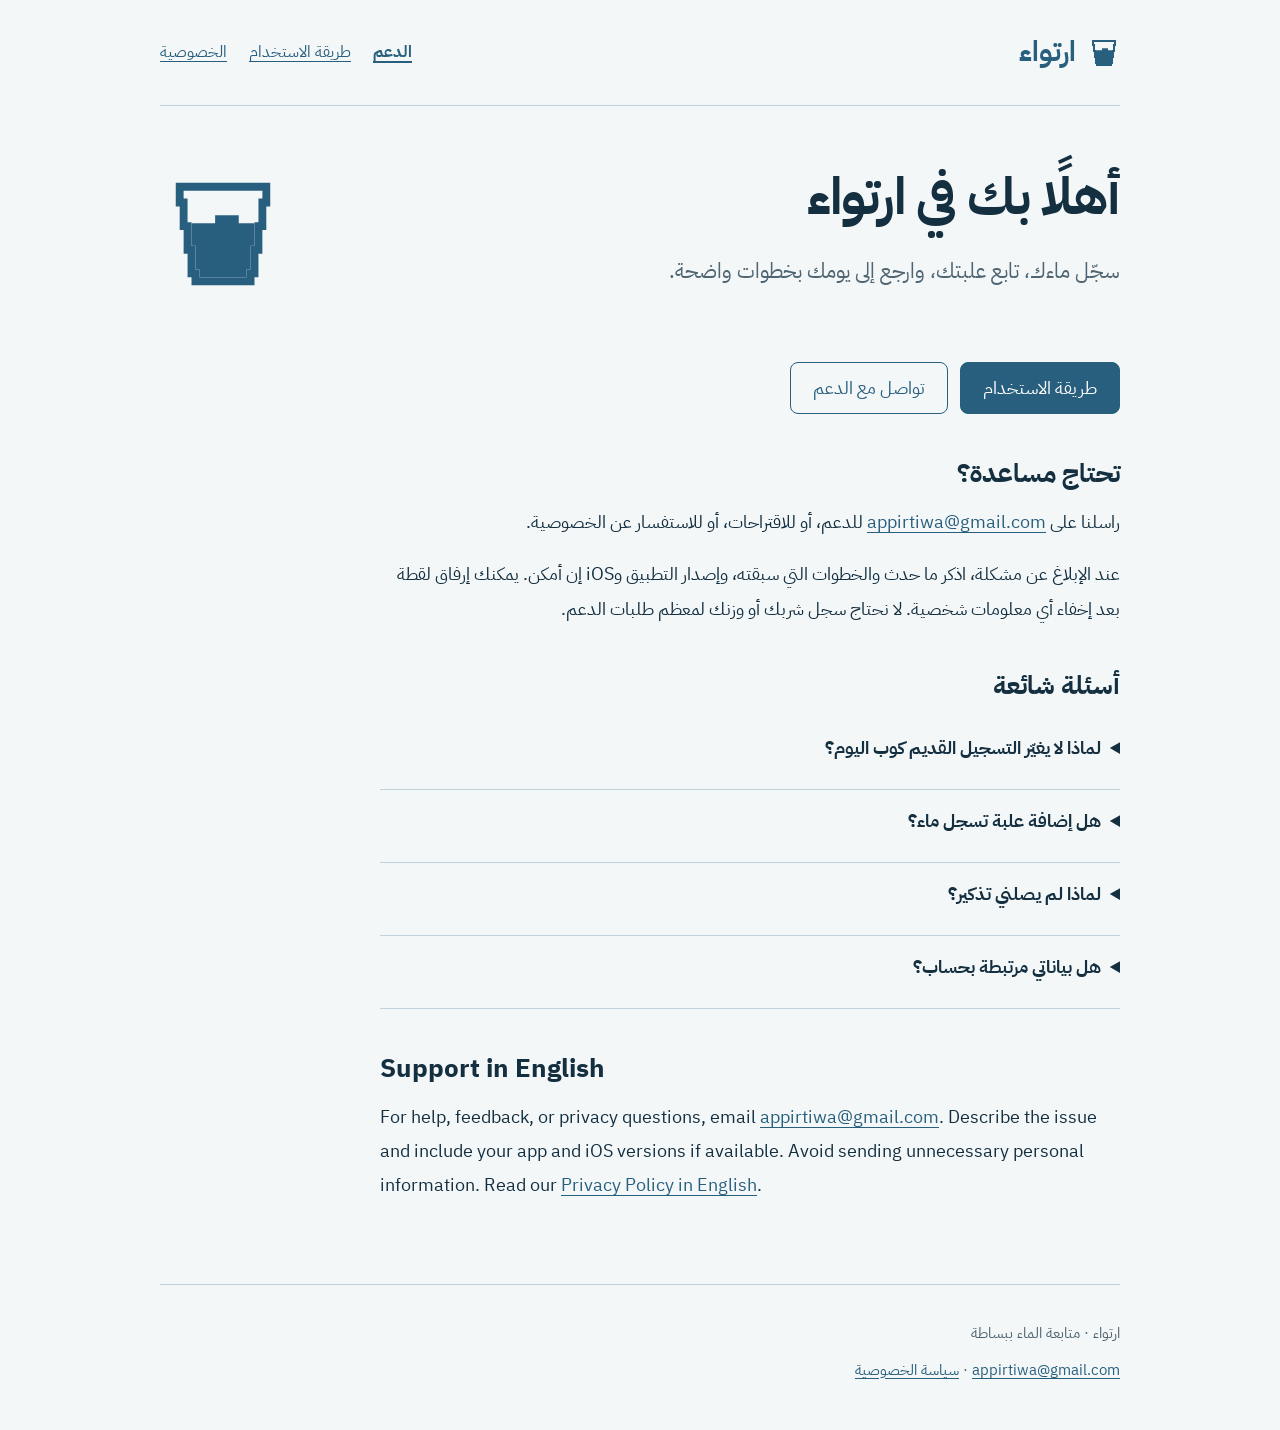
==== index.html @ 4854f016 "Publish Irtiwa support, usage guide, and privacy policy" ====
<!doctype html>
<html lang="ar" dir="rtl"><head><meta charset="utf-8"><meta name="viewport" content="width=device-width,initial-scale=1"><meta name="description" content="الدعم والمساعدة لتطبيق ارتواء — متابعة الماء والعلب والتذكيرات. تواصل معنا على appirtiwa@gmail.com."><title>الدعم والمساعدة | ارتواء</title><link rel="icon" href="assets/cup.svg" type="image/svg+xml"><link rel="stylesheet" href="styles.css"></head>
<body><a class="skip" href="#main">انتقل إلى المحتوى</a><header><a class="brand" href="index.html"><span class="mark" aria-hidden="true"></span>ارتواء</a><nav class="nav" aria-label="التنقل الرئيسي"><a href="index.html" aria-current="page">الدعم</a><a href="guide.html">طريقة الاستخدام</a><a href="privacy.html">الخصوصية</a></nav></header><main id="main"><div class="hero"><div><h1>أهلًا بك في ارتواء</h1><p class="lede">سجّل ماءك، تابع علبتك، وارجع إلى يومك بخطوات واضحة.</p></div><span class="mark" aria-hidden="true"></span></div>
<div class="actions"><a class="button" href="guide.html">طريقة الاستخدام</a><a class="button secondary" href="mailto:appirtiwa@gmail.com">تواصل مع الدعم</a></div>
<div class="prose"><h2>تحتاج مساعدة؟</h2><p>راسلنا على <a class="email" href="mailto:appirtiwa@gmail.com">appirtiwa@gmail.com</a> للدعم، أو للاقتراحات، أو للاستفسار عن الخصوصية.</p><p>عند الإبلاغ عن مشكلة، اذكر ما حدث والخطوات التي سبقته، وإصدار التطبيق وiOS إن أمكن. يمكنك إرفاق لقطة بعد إخفاء أي معلومات شخصية. لا نحتاج سجل شربك أو وزنك لمعظم طلبات الدعم.</p>
<h2>أسئلة شائعة</h2><details><summary>لماذا لا يغيّر التسجيل القديم كوب اليوم؟</summary><p>كل تسجيل يُحسب في تاريخه. إذا اخترت وقتًا سابقًا، افتح ذلك اليوم في السجل لترى الكمية وتقدم الكوب؛ لا تضاف الكمية إلى اليوم الحالي.</p></details>
<details><summary>هل إضافة علبة تسجل ماء؟</summary><p>لا. تبدأ العلبة للتتبع فقط. سجّل ما شربته بكمية، أو حرّك مستوى الماء ثم احفظ الفرق. إنشاء العلبة وحده لا يزيد ماء اليوم.</p></details>
<details><summary>لماذا لم يصلني تذكير؟</summary><p>تأكد من تفعيله في ارتواء والسماح بالإشعارات في إعدادات iPhone. راجع وقت الاستيقاظ والنوم وأي تأجيل، وإعدادات التركيز والصامت. يتوقف تذكير الشرب عند اكتمال هدف اليوم أو انتهاء فترة اليقظة. التذكير إشعار اختياري وليس منبهًا.</p></details>
<details><summary>هل بياناتي مرتبطة بحساب؟</summary><p>لا يحتاج ارتواء إلى حساب. يحفظ التطبيق بياناتك على جهازك، وقد تشملها النسخ الاحتياطية التي يديرها النظام حسب إعداداتك. اقرأ <a href="privacy.html">سياسة الخصوصية</a> للتفاصيل.</p></details>
<h2 lang="en" dir="ltr">Support in English</h2><p lang="en" dir="ltr">For help, feedback, or privacy questions, email <a class="email" href="mailto:appirtiwa@gmail.com">appirtiwa@gmail.com</a>. Describe the issue and include your app and iOS versions if available. Avoid sending unnecessary personal information. Read our <a href="privacy.html#english">Privacy Policy in English</a>.</p></div>
</main><footer><p>ارتواء · متابعة الماء ببساطة</p><p><a class="email" href="mailto:appirtiwa@gmail.com">appirtiwa@gmail.com</a> · <a href="privacy.html">سياسة الخصوصية</a></p></footer></body></html>
---- styles.css ----
@font-face{font-family:Irtiwa;src:url('assets/IBMPlexSansArabic-Regular.ttf') format('truetype');font-style:normal;font-weight:400;font-display:swap}
@font-face{font-family:Irtiwa;src:url('assets/IBMPlexSansArabic-Bold.ttf') format('truetype');font-style:normal;font-weight:700;font-display:swap}
:root{color-scheme:light;--paper:#f4f7f8;--ink:#132f40;--muted:#4f6571;--blue:#285f7e;--wash:#dcebf3;--line:#c2d2da;font-family:Irtiwa,system-ui,sans-serif;color:var(--ink);background:var(--paper);font-size:18px;line-height:1.9}
*{box-sizing:border-box}body{margin:0}a{color:var(--blue);text-underline-offset:.22em}a:hover{text-decoration-thickness:2px}a:focus-visible,summary:focus-visible{outline:3px solid var(--blue);outline-offset:5px}header,main,footer{width:min(100% - 40px,960px);margin-inline:auto}header{display:flex;align-items:center;justify-content:space-between;gap:16px;padding-block:26px;border-bottom:1px solid var(--line)}.brand{display:flex;align-items:center;gap:12px;font-size:28px;font-weight:700;text-decoration:none}.mark{display:block;width:32px;height:36px;background:var(--blue);mask:url('assets/cup.svg') center/contain no-repeat}.nav{display:flex;flex-wrap:wrap;gap:6px 22px;font-size:16px}.nav a{display:inline-flex;align-items:center;min-height:44px}.nav a[aria-current=page]{font-weight:700;text-decoration-thickness:2px}.skip{position:absolute;inset-inline-start:12px;top:-100px;background:white;padding:12px;z-index:1}.skip:focus{top:12px}main{padding-block:52px 64px}h1,h2,h3{line-height:1.5}h1{font-size:clamp(32px,6vw,52px);margin:0 0 16px;letter-spacing:-.02em}h2{font-size:26px;margin-block:40px 12px}h3{font-size:20px;margin-block:24px 8px}p{margin-block:0 18px}.lede{font-size:21px;color:var(--muted);max-width:650px}.hero{display:flex;align-items:center;justify-content:space-between;gap:32px;padding-bottom:28px}.hero .mark{width:126px;height:150px;flex-shrink:0}.actions{display:flex;flex-wrap:wrap;gap:12px;margin-block:24px}.button{display:inline-flex;align-items:center;justify-content:center;min-height:48px;padding:8px 22px;background:var(--blue);color:white;border:1px solid var(--blue);border-radius:8px;text-decoration:none}.button.secondary{background:transparent;color:var(--blue)}.prose{max-width:740px}.note{background:var(--wash);padding:20px 24px;border-inline-start:4px solid var(--blue);margin-block:26px}.note p:last-child{margin:0}.toc{padding:20px 24px;border-block:1px solid var(--line);margin-block:28px}.toc ul{margin:0;display:flex;flex-wrap:wrap;gap:8px 28px;padding-inline-start:20px}.toc a{display:inline-block;padding-block:4px}ol,ul{padding-inline-start:26px}li{padding-inline-start:5px;margin-block:8px}details{border-bottom:1px solid var(--line);padding-block:14px}summary{cursor:pointer;font-weight:700;min-height:44px}details p{margin-block:12px}footer{border-top:1px solid var(--line);padding-block:26px 38px;font-size:15px;color:var(--muted)}footer p{margin-block:8px}.email{direction:ltr;unicode-bidi:isolate;overflow-wrap:anywhere}section{scroll-margin-top:24px}.english{border-top:2px solid var(--line);margin-top:56px;padding-top:40px}.date{font-size:15px;color:var(--muted)}@media(max-width:600px){header{align-items:flex-start;flex-direction:column;gap:8px}.nav{gap:4px 18px}main{padding-top:32px}.hero{align-items:flex-start;gap:16px}.hero .mark{width:64px;height:80px}.lede{font-size:18px}.note{padding:16px 18px}}
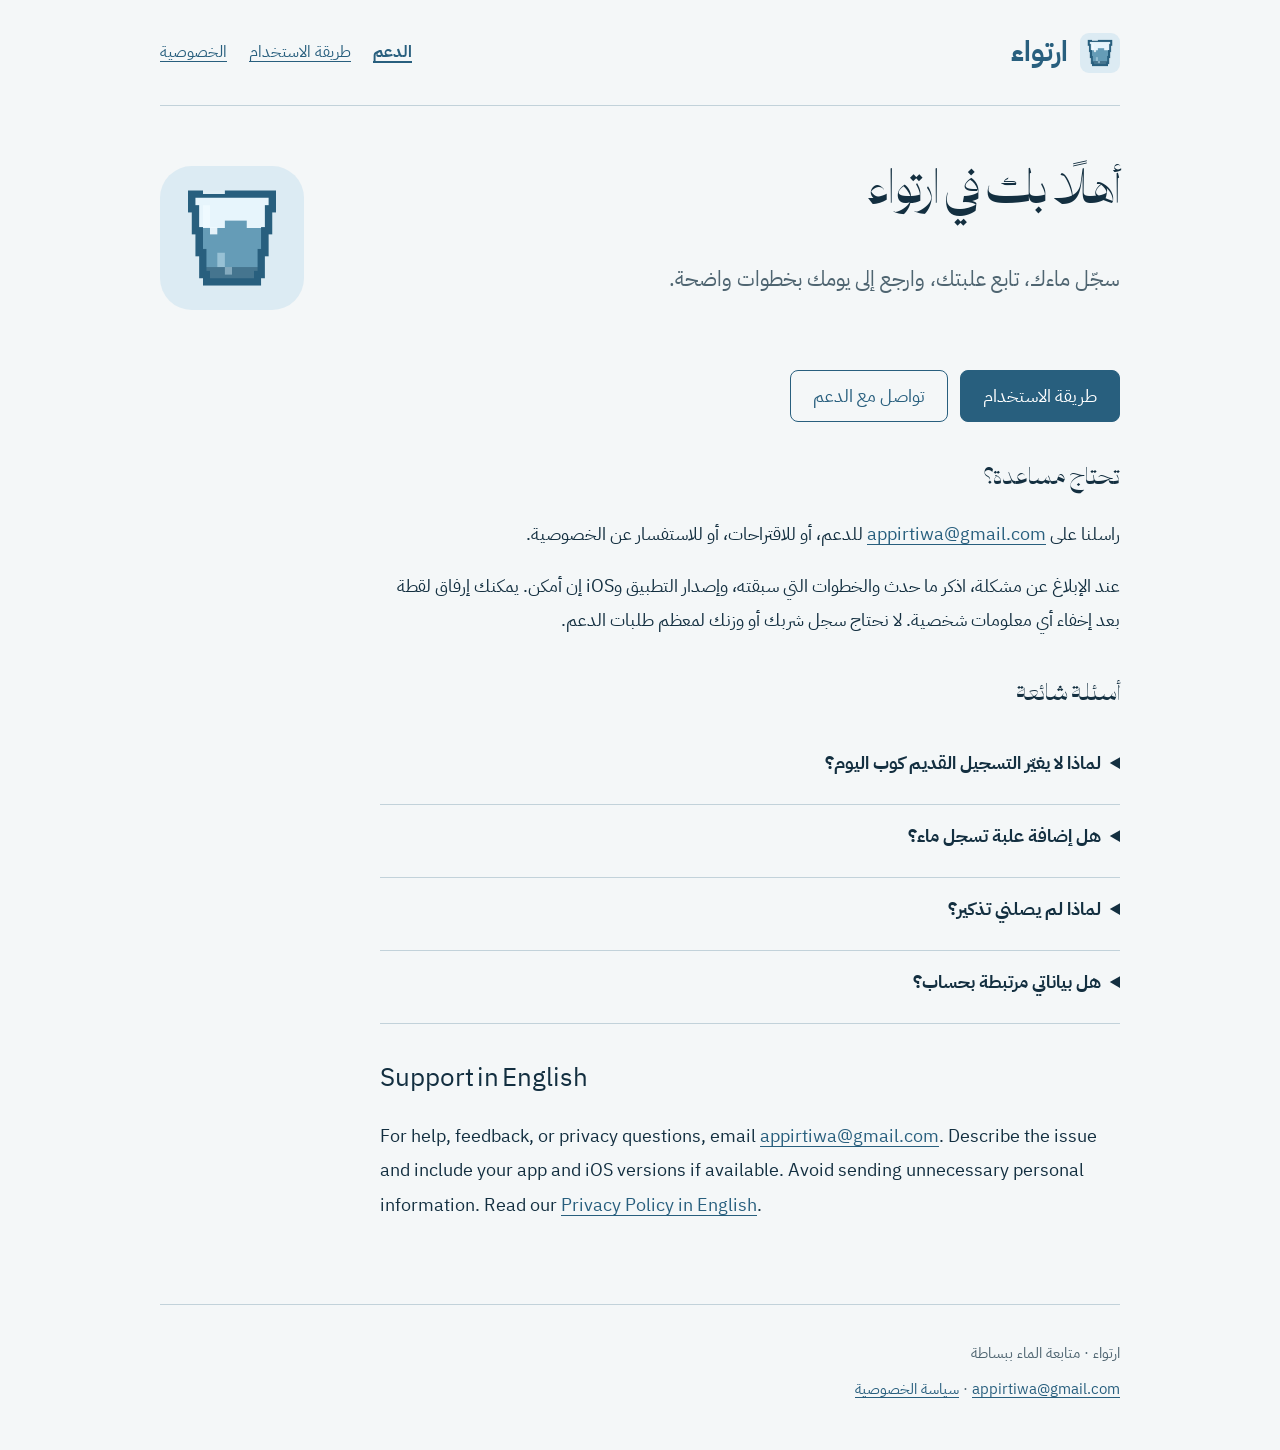
==== commit 42a47c5a: "Match website branding to the app icon and bundled typography" ====
--- a/index.html
+++ b/index.html
@@ -1,6 +1,6 @@
 <!doctype html>
-<html lang="ar" dir="rtl"><head><meta charset="utf-8"><meta name="viewport" content="width=device-width,initial-scale=1"><meta name="description" content="الدعم والمساعدة لتطبيق ارتواء — متابعة الماء والعلب والتذكيرات. تواصل معنا على appirtiwa@gmail.com."><title>الدعم والمساعدة | ارتواء</title><link rel="icon" href="assets/cup.svg" type="image/svg+xml"><link rel="stylesheet" href="styles.css"></head>
-<body><a class="skip" href="#main">انتقل إلى المحتوى</a><header><a class="brand" href="index.html"><span class="mark" aria-hidden="true"></span>ارتواء</a><nav class="nav" aria-label="التنقل الرئيسي"><a href="index.html" aria-current="page">الدعم</a><a href="guide.html">طريقة الاستخدام</a><a href="privacy.html">الخصوصية</a></nav></header><main id="main"><div class="hero"><div><h1>أهلًا بك في ارتواء</h1><p class="lede">سجّل ماءك، تابع علبتك، وارجع إلى يومك بخطوات واضحة.</p></div><span class="mark" aria-hidden="true"></span></div>
+<html lang="ar" dir="rtl"><head><meta charset="utf-8"><meta name="viewport" content="width=device-width,initial-scale=1"><meta name="description" content="الدعم والمساعدة لتطبيق ارتواء — متابعة الماء والعلب والتذكيرات. تواصل معنا على appirtiwa@gmail.com."><title>الدعم والمساعدة | ارتواء</title><link rel="icon" href="assets/app-icon.png" type="image/png"><link rel="stylesheet" href="styles.css?v=app-brand-2"></head>
+<body><a class="skip" href="#main">انتقل إلى المحتوى</a><header><a class="brand" href="index.html"><img class="mark" src="assets/app-icon.png" alt="" width="1024" height="1024">ارتواء</a><nav class="nav" aria-label="التنقل الرئيسي"><a href="index.html" aria-current="page">الدعم</a><a href="guide.html">طريقة الاستخدام</a><a href="privacy.html">الخصوصية</a></nav></header><main id="main"><div class="hero"><div><h1>أهلًا بك في ارتواء</h1><p class="lede">سجّل ماءك، تابع علبتك، وارجع إلى يومك بخطوات واضحة.</p></div><img class="mark" src="assets/app-icon.png" alt="" width="1024" height="1024"></div>
 <div class="actions"><a class="button" href="guide.html">طريقة الاستخدام</a><a class="button secondary" href="mailto:appirtiwa@gmail.com">تواصل مع الدعم</a></div>
 <div class="prose"><h2>تحتاج مساعدة؟</h2><p>راسلنا على <a class="email" href="mailto:appirtiwa@gmail.com">appirtiwa@gmail.com</a> للدعم، أو للاقتراحات، أو للاستفسار عن الخصوصية.</p><p>عند الإبلاغ عن مشكلة، اذكر ما حدث والخطوات التي سبقته، وإصدار التطبيق وiOS إن أمكن. يمكنك إرفاق لقطة بعد إخفاء أي معلومات شخصية. لا نحتاج سجل شربك أو وزنك لمعظم طلبات الدعم.</p>
 <h2>أسئلة شائعة</h2><details><summary>لماذا لا يغيّر التسجيل القديم كوب اليوم؟</summary><p>كل تسجيل يُحسب في تاريخه. إذا اخترت وقتًا سابقًا، افتح ذلك اليوم في السجل لترى الكمية وتقدم الكوب؛ لا تضاف الكمية إلى اليوم الحالي.</p></details>
--- a/styles.css
+++ b/styles.css
@@ -1,4 +1,6 @@
+@font-face{font-family:IrtiwaDisplay;src:url('assets/oy-mandisa.ttf') format('truetype');font-style:normal;font-weight:400;font-display:swap}
+@font-face{font-family:IrtiwaNumbers;src:url('assets/thmanyah-serif-display-medium.otf') format('opentype');font-style:normal;font-weight:100 900;font-display:swap;unicode-range:U+0030-0039,U+0660-0669,U+06F0-06F9}
 @font-face{font-family:Irtiwa;src:url('assets/IBMPlexSansArabic-Regular.ttf') format('truetype');font-style:normal;font-weight:400;font-display:swap}
 @font-face{font-family:Irtiwa;src:url('assets/IBMPlexSansArabic-Bold.ttf') format('truetype');font-style:normal;font-weight:700;font-display:swap}
-:root{color-scheme:light;--paper:#f4f7f8;--ink:#132f40;--muted:#4f6571;--blue:#285f7e;--wash:#dcebf3;--line:#c2d2da;font-family:Irtiwa,system-ui,sans-serif;color:var(--ink);background:var(--paper);font-size:18px;line-height:1.9}
-*{box-sizing:border-box}body{margin:0}a{color:var(--blue);text-underline-offset:.22em}a:hover{text-decoration-thickness:2px}a:focus-visible,summary:focus-visible{outline:3px solid var(--blue);outline-offset:5px}header,main,footer{width:min(100% - 40px,960px);margin-inline:auto}header{display:flex;align-items:center;justify-content:space-between;gap:16px;padding-block:26px;border-bottom:1px solid var(--line)}.brand{display:flex;align-items:center;gap:12px;font-size:28px;font-weight:700;text-decoration:none}.mark{display:block;width:32px;height:36px;background:var(--blue);mask:url('assets/cup.svg') center/contain no-repeat}.nav{display:flex;flex-wrap:wrap;gap:6px 22px;font-size:16px}.nav a{display:inline-flex;align-items:center;min-height:44px}.nav a[aria-current=page]{font-weight:700;text-decoration-thickness:2px}.skip{position:absolute;inset-inline-start:12px;top:-100px;background:white;padding:12px;z-index:1}.skip:focus{top:12px}main{padding-block:52px 64px}h1,h2,h3{line-height:1.5}h1{font-size:clamp(32px,6vw,52px);margin:0 0 16px;letter-spacing:-.02em}h2{font-size:26px;margin-block:40px 12px}h3{font-size:20px;margin-block:24px 8px}p{margin-block:0 18px}.lede{font-size:21px;color:var(--muted);max-width:650px}.hero{display:flex;align-items:center;justify-content:space-between;gap:32px;padding-bottom:28px}.hero .mark{width:126px;height:150px;flex-shrink:0}.actions{display:flex;flex-wrap:wrap;gap:12px;margin-block:24px}.button{display:inline-flex;align-items:center;justify-content:center;min-height:48px;padding:8px 22px;background:var(--blue);color:white;border:1px solid var(--blue);border-radius:8px;text-decoration:none}.button.secondary{background:transparent;color:var(--blue)}.prose{max-width:740px}.note{background:var(--wash);padding:20px 24px;border-inline-start:4px solid var(--blue);margin-block:26px}.note p:last-child{margin:0}.toc{padding:20px 24px;border-block:1px solid var(--line);margin-block:28px}.toc ul{margin:0;display:flex;flex-wrap:wrap;gap:8px 28px;padding-inline-start:20px}.toc a{display:inline-block;padding-block:4px}ol,ul{padding-inline-start:26px}li{padding-inline-start:5px;margin-block:8px}details{border-bottom:1px solid var(--line);padding-block:14px}summary{cursor:pointer;font-weight:700;min-height:44px}details p{margin-block:12px}footer{border-top:1px solid var(--line);padding-block:26px 38px;font-size:15px;color:var(--muted)}footer p{margin-block:8px}.email{direction:ltr;unicode-bidi:isolate;overflow-wrap:anywhere}section{scroll-margin-top:24px}.english{border-top:2px solid var(--line);margin-top:56px;padding-top:40px}.date{font-size:15px;color:var(--muted)}@media(max-width:600px){header{align-items:flex-start;flex-direction:column;gap:8px}.nav{gap:4px 18px}main{padding-top:32px}.hero{align-items:flex-start;gap:16px}.hero .mark{width:64px;height:80px}.lede{font-size:18px}.note{padding:16px 18px}}
+:root{color-scheme:light;--paper:#f4f7f8;--ink:#132f40;--muted:#4f6571;--blue:#285f7e;--wash:#dcebf3;--line:#c2d2da;font-family:IrtiwaNumbers,Irtiwa,system-ui,sans-serif;color:var(--ink);background:var(--paper);font-size:18px;line-height:1.9}
+*{box-sizing:border-box}body{margin:0}a{color:var(--blue);text-underline-offset:.22em}a:hover{text-decoration-thickness:2px}a:focus-visible,summary:focus-visible{outline:3px solid var(--blue);outline-offset:5px}header,main,footer{width:min(100% - 40px,960px);margin-inline:auto}header{display:flex;align-items:center;justify-content:space-between;gap:16px;padding-block:26px;border-bottom:1px solid var(--line)}.brand{display:flex;align-items:center;gap:12px;font-size:28px;font-weight:700;text-decoration:none}.mark{display:block;width:40px;height:40px;object-fit:contain;border-radius:9px}.nav{display:flex;flex-wrap:wrap;gap:6px 22px;font-size:16px}.nav a{display:inline-flex;align-items:center;min-height:44px}.nav a[aria-current=page]{font-weight:700;text-decoration-thickness:2px}.skip{position:absolute;inset-inline-start:12px;top:-100px;background:white;padding:12px;z-index:1}.skip:focus{top:12px}main{padding-block:52px 64px}h1,h2,h3{font-family:IrtiwaDisplay,Irtiwa,system-ui,sans-serif;font-weight:400;line-height:1.65}.english h2,.english h3{font-family:Irtiwa,system-ui,sans-serif;font-weight:700}h1{font-size:clamp(32px,6vw,52px);margin:0 0 16px;letter-spacing:-.02em}h2{font-size:26px;margin-block:40px 12px}h3{font-size:20px;margin-block:24px 8px}p{margin-block:0 18px}.lede{font-size:21px;color:var(--muted);max-width:650px}.hero{display:flex;align-items:center;justify-content:space-between;gap:32px;padding-bottom:28px}.hero .mark{width:144px;height:144px;flex-shrink:0;border-radius:32px}.actions{display:flex;flex-wrap:wrap;gap:12px;margin-block:24px}.button{display:inline-flex;align-items:center;justify-content:center;min-height:48px;padding:8px 22px;background:var(--blue);color:white;border:1px solid var(--blue);border-radius:8px;text-decoration:none}.button.secondary{background:transparent;color:var(--blue)}.prose{max-width:740px}.note{background:var(--wash);padding:20px 24px;border-inline-start:4px solid var(--blue);margin-block:26px}.note p:last-child{margin:0}.toc{padding:20px 24px;border-block:1px solid var(--line);margin-block:28px}.toc ul{margin:0;display:flex;flex-wrap:wrap;gap:8px 28px;padding-inline-start:20px}.toc a{display:inline-block;padding-block:4px}ol,ul{padding-inline-start:26px}li{padding-inline-start:5px;margin-block:8px}details{border-bottom:1px solid var(--line);padding-block:14px}summary{cursor:pointer;font-weight:700;min-height:44px}details p{margin-block:12px}footer{border-top:1px solid var(--line);padding-block:26px 38px;font-size:15px;color:var(--muted)}footer p{margin-block:8px}.email{direction:ltr;unicode-bidi:isolate;overflow-wrap:anywhere}section{scroll-margin-top:24px}.english{border-top:2px solid var(--line);margin-top:56px;padding-top:40px}.date{font-size:15px;color:var(--muted)}@media(max-width:600px){header{align-items:flex-start;flex-direction:column;gap:8px}.nav{gap:4px 18px}main{padding-top:32px}.hero{align-items:flex-start;gap:16px}.hero .mark{width:64px;height:64px;border-radius:14px}.lede{font-size:18px}.note{padding:16px 18px}}
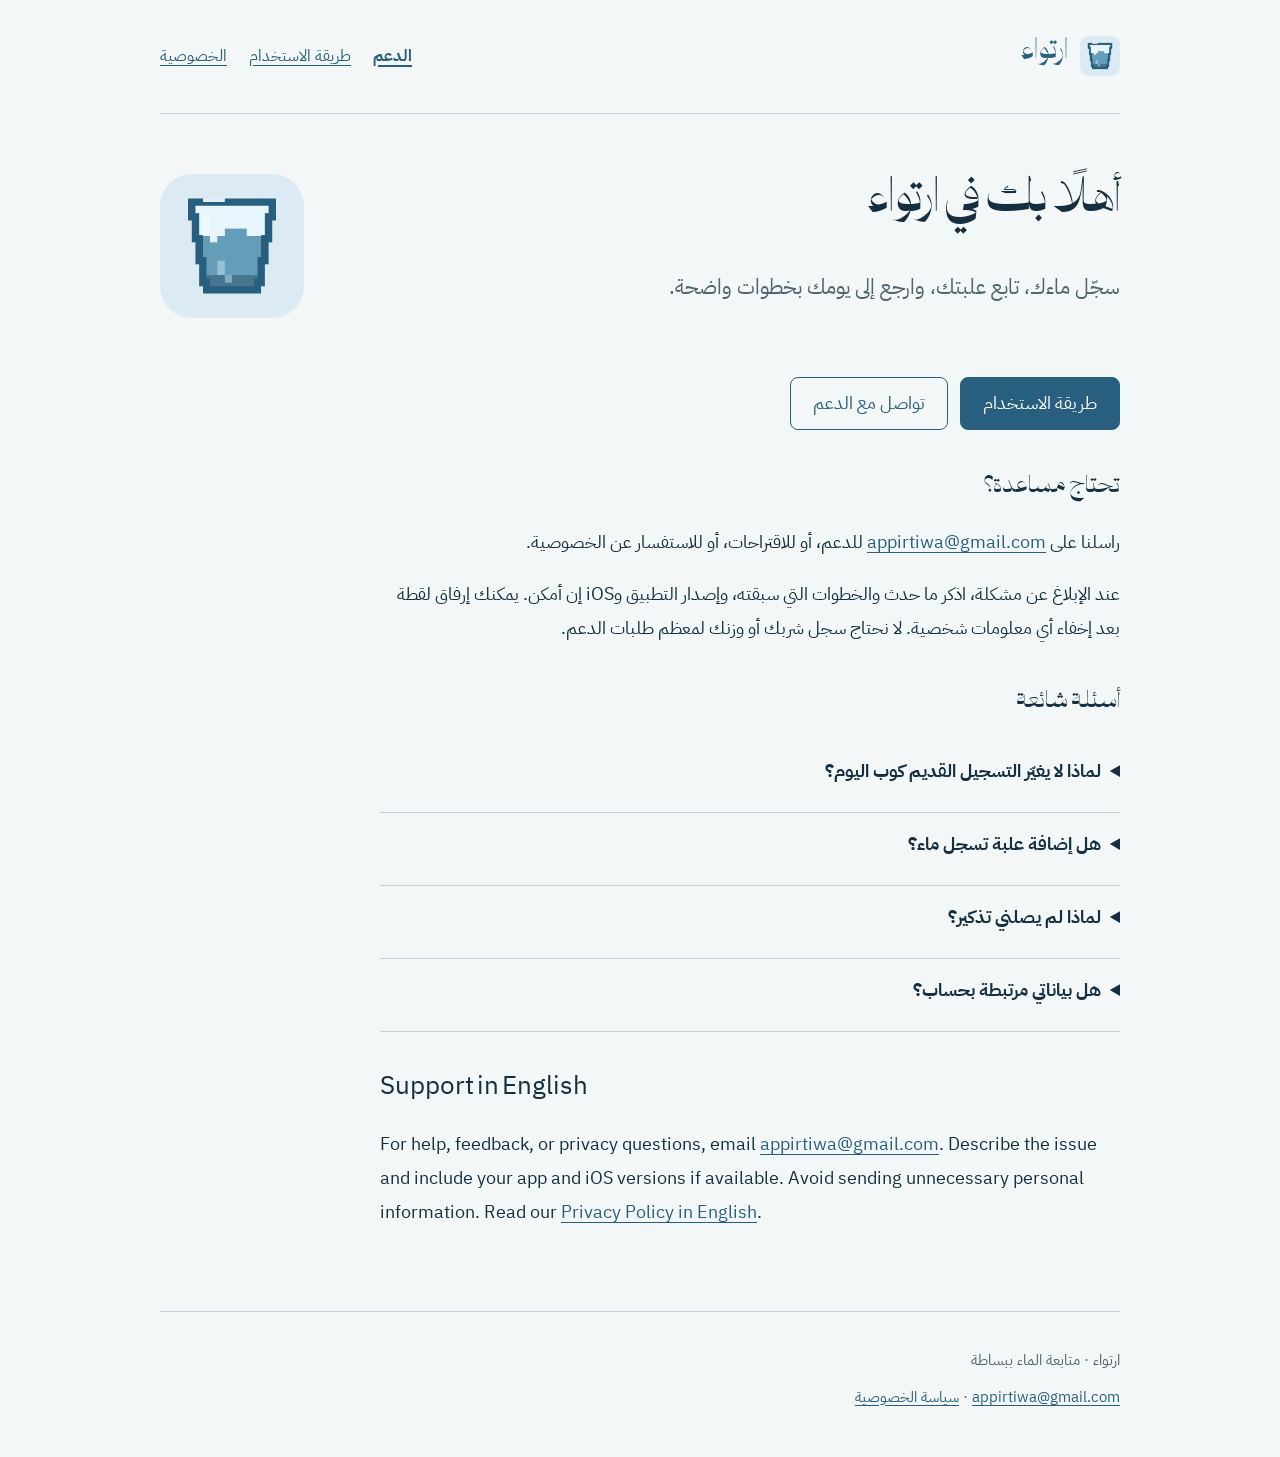
==== commit eaa5c6a8: "Use the app display font for the header wordmark" ====
--- a/index.html
+++ b/index.html
@@ -1,5 +1,5 @@
 <!doctype html>
-<html lang="ar" dir="rtl"><head><meta charset="utf-8"><meta name="viewport" content="width=device-width,initial-scale=1"><meta name="description" content="الدعم والمساعدة لتطبيق ارتواء — متابعة الماء والعلب والتذكيرات. تواصل معنا على appirtiwa@gmail.com."><title>الدعم والمساعدة | ارتواء</title><link rel="icon" href="assets/app-icon.png" type="image/png"><link rel="stylesheet" href="styles.css?v=app-brand-2"></head>
+<html lang="ar" dir="rtl"><head><meta charset="utf-8"><meta name="viewport" content="width=device-width,initial-scale=1"><meta name="description" content="الدعم والمساعدة لتطبيق ارتواء — متابعة الماء والعلب والتذكيرات. تواصل معنا على appirtiwa@gmail.com."><title>الدعم والمساعدة | ارتواء</title><link rel="icon" href="assets/app-icon.png" type="image/png"><link rel="stylesheet" href="styles.css?v=app-brand-3"></head>
 <body><a class="skip" href="#main">انتقل إلى المحتوى</a><header><a class="brand" href="index.html"><img class="mark" src="assets/app-icon.png" alt="" width="1024" height="1024">ارتواء</a><nav class="nav" aria-label="التنقل الرئيسي"><a href="index.html" aria-current="page">الدعم</a><a href="guide.html">طريقة الاستخدام</a><a href="privacy.html">الخصوصية</a></nav></header><main id="main"><div class="hero"><div><h1>أهلًا بك في ارتواء</h1><p class="lede">سجّل ماءك، تابع علبتك، وارجع إلى يومك بخطوات واضحة.</p></div><img class="mark" src="assets/app-icon.png" alt="" width="1024" height="1024"></div>
 <div class="actions"><a class="button" href="guide.html">طريقة الاستخدام</a><a class="button secondary" href="mailto:appirtiwa@gmail.com">تواصل مع الدعم</a></div>
 <div class="prose"><h2>تحتاج مساعدة؟</h2><p>راسلنا على <a class="email" href="mailto:appirtiwa@gmail.com">appirtiwa@gmail.com</a> للدعم، أو للاقتراحات، أو للاستفسار عن الخصوصية.</p><p>عند الإبلاغ عن مشكلة، اذكر ما حدث والخطوات التي سبقته، وإصدار التطبيق وiOS إن أمكن. يمكنك إرفاق لقطة بعد إخفاء أي معلومات شخصية. لا نحتاج سجل شربك أو وزنك لمعظم طلبات الدعم.</p>
--- a/styles.css
+++ b/styles.css
@@ -3,4 +3,4 @@
 @font-face{font-family:Irtiwa;src:url('assets/IBMPlexSansArabic-Regular.ttf') format('truetype');font-style:normal;font-weight:400;font-display:swap}
 @font-face{font-family:Irtiwa;src:url('assets/IBMPlexSansArabic-Bold.ttf') format('truetype');font-style:normal;font-weight:700;font-display:swap}
 :root{color-scheme:light;--paper:#f4f7f8;--ink:#132f40;--muted:#4f6571;--blue:#285f7e;--wash:#dcebf3;--line:#c2d2da;font-family:IrtiwaNumbers,Irtiwa,system-ui,sans-serif;color:var(--ink);background:var(--paper);font-size:18px;line-height:1.9}
-*{box-sizing:border-box}body{margin:0}a{color:var(--blue);text-underline-offset:.22em}a:hover{text-decoration-thickness:2px}a:focus-visible,summary:focus-visible{outline:3px solid var(--blue);outline-offset:5px}header,main,footer{width:min(100% - 40px,960px);margin-inline:auto}header{display:flex;align-items:center;justify-content:space-between;gap:16px;padding-block:26px;border-bottom:1px solid var(--line)}.brand{display:flex;align-items:center;gap:12px;font-size:28px;font-weight:700;text-decoration:none}.mark{display:block;width:40px;height:40px;object-fit:contain;border-radius:9px}.nav{display:flex;flex-wrap:wrap;gap:6px 22px;font-size:16px}.nav a{display:inline-flex;align-items:center;min-height:44px}.nav a[aria-current=page]{font-weight:700;text-decoration-thickness:2px}.skip{position:absolute;inset-inline-start:12px;top:-100px;background:white;padding:12px;z-index:1}.skip:focus{top:12px}main{padding-block:52px 64px}h1,h2,h3{font-family:IrtiwaDisplay,Irtiwa,system-ui,sans-serif;font-weight:400;line-height:1.65}.english h2,.english h3{font-family:Irtiwa,system-ui,sans-serif;font-weight:700}h1{font-size:clamp(32px,6vw,52px);margin:0 0 16px;letter-spacing:-.02em}h2{font-size:26px;margin-block:40px 12px}h3{font-size:20px;margin-block:24px 8px}p{margin-block:0 18px}.lede{font-size:21px;color:var(--muted);max-width:650px}.hero{display:flex;align-items:center;justify-content:space-between;gap:32px;padding-bottom:28px}.hero .mark{width:144px;height:144px;flex-shrink:0;border-radius:32px}.actions{display:flex;flex-wrap:wrap;gap:12px;margin-block:24px}.button{display:inline-flex;align-items:center;justify-content:center;min-height:48px;padding:8px 22px;background:var(--blue);color:white;border:1px solid var(--blue);border-radius:8px;text-decoration:none}.button.secondary{background:transparent;color:var(--blue)}.prose{max-width:740px}.note{background:var(--wash);padding:20px 24px;border-inline-start:4px solid var(--blue);margin-block:26px}.note p:last-child{margin:0}.toc{padding:20px 24px;border-block:1px solid var(--line);margin-block:28px}.toc ul{margin:0;display:flex;flex-wrap:wrap;gap:8px 28px;padding-inline-start:20px}.toc a{display:inline-block;padding-block:4px}ol,ul{padding-inline-start:26px}li{padding-inline-start:5px;margin-block:8px}details{border-bottom:1px solid var(--line);padding-block:14px}summary{cursor:pointer;font-weight:700;min-height:44px}details p{margin-block:12px}footer{border-top:1px solid var(--line);padding-block:26px 38px;font-size:15px;color:var(--muted)}footer p{margin-block:8px}.email{direction:ltr;unicode-bidi:isolate;overflow-wrap:anywhere}section{scroll-margin-top:24px}.english{border-top:2px solid var(--line);margin-top:56px;padding-top:40px}.date{font-size:15px;color:var(--muted)}@media(max-width:600px){header{align-items:flex-start;flex-direction:column;gap:8px}.nav{gap:4px 18px}main{padding-top:32px}.hero{align-items:flex-start;gap:16px}.hero .mark{width:64px;height:64px;border-radius:14px}.lede{font-size:18px}.note{padding:16px 18px}}
+*{box-sizing:border-box}body{margin:0}a{color:var(--blue);text-underline-offset:.22em}a:hover{text-decoration-thickness:2px}a:focus-visible,summary:focus-visible{outline:3px solid var(--blue);outline-offset:5px}header,main,footer{width:min(100% - 40px,960px);margin-inline:auto}header{display:flex;align-items:center;justify-content:space-between;gap:16px;padding-block:26px;border-bottom:1px solid var(--line)}.brand{display:flex;align-items:center;gap:12px;font-family:IrtiwaDisplay,Irtiwa,system-ui,sans-serif;font-size:32px;font-weight:400;text-decoration:none}.mark{display:block;width:40px;height:40px;object-fit:contain;border-radius:9px}.nav{display:flex;flex-wrap:wrap;gap:6px 22px;font-size:16px}.nav a{display:inline-flex;align-items:center;min-height:44px}.nav a[aria-current=page]{font-weight:700;text-decoration-thickness:2px}.skip{position:absolute;inset-inline-start:12px;top:-100px;background:white;padding:12px;z-index:1}.skip:focus{top:12px}main{padding-block:52px 64px}h1,h2,h3{font-family:IrtiwaDisplay,Irtiwa,system-ui,sans-serif;font-weight:400;line-height:1.65}.english h2,.english h3{font-family:Irtiwa,system-ui,sans-serif;font-weight:700}h1{font-size:clamp(32px,6vw,52px);margin:0 0 16px;letter-spacing:-.02em}h2{font-size:26px;margin-block:40px 12px}h3{font-size:20px;margin-block:24px 8px}p{margin-block:0 18px}.lede{font-size:21px;color:var(--muted);max-width:650px}.hero{display:flex;align-items:center;justify-content:space-between;gap:32px;padding-bottom:28px}.hero .mark{width:144px;height:144px;flex-shrink:0;border-radius:32px}.actions{display:flex;flex-wrap:wrap;gap:12px;margin-block:24px}.button{display:inline-flex;align-items:center;justify-content:center;min-height:48px;padding:8px 22px;background:var(--blue);color:white;border:1px solid var(--blue);border-radius:8px;text-decoration:none}.button.secondary{background:transparent;color:var(--blue)}.prose{max-width:740px}.note{background:var(--wash);padding:20px 24px;border-inline-start:4px solid var(--blue);margin-block:26px}.note p:last-child{margin:0}.toc{padding:20px 24px;border-block:1px solid var(--line);margin-block:28px}.toc ul{margin:0;display:flex;flex-wrap:wrap;gap:8px 28px;padding-inline-start:20px}.toc a{display:inline-block;padding-block:4px}ol,ul{padding-inline-start:26px}li{padding-inline-start:5px;margin-block:8px}details{border-bottom:1px solid var(--line);padding-block:14px}summary{cursor:pointer;font-weight:700;min-height:44px}details p{margin-block:12px}footer{border-top:1px solid var(--line);padding-block:26px 38px;font-size:15px;color:var(--muted)}footer p{margin-block:8px}.email{direction:ltr;unicode-bidi:isolate;overflow-wrap:anywhere}section{scroll-margin-top:24px}.english{border-top:2px solid var(--line);margin-top:56px;padding-top:40px}.date{font-size:15px;color:var(--muted)}@media(max-width:600px){header{align-items:flex-start;flex-direction:column;gap:8px}.nav{gap:4px 18px}main{padding-top:32px}.hero{align-items:flex-start;gap:16px}.hero .mark{width:64px;height:64px;border-radius:14px}.lede{font-size:18px}.note{padding:16px 18px}}
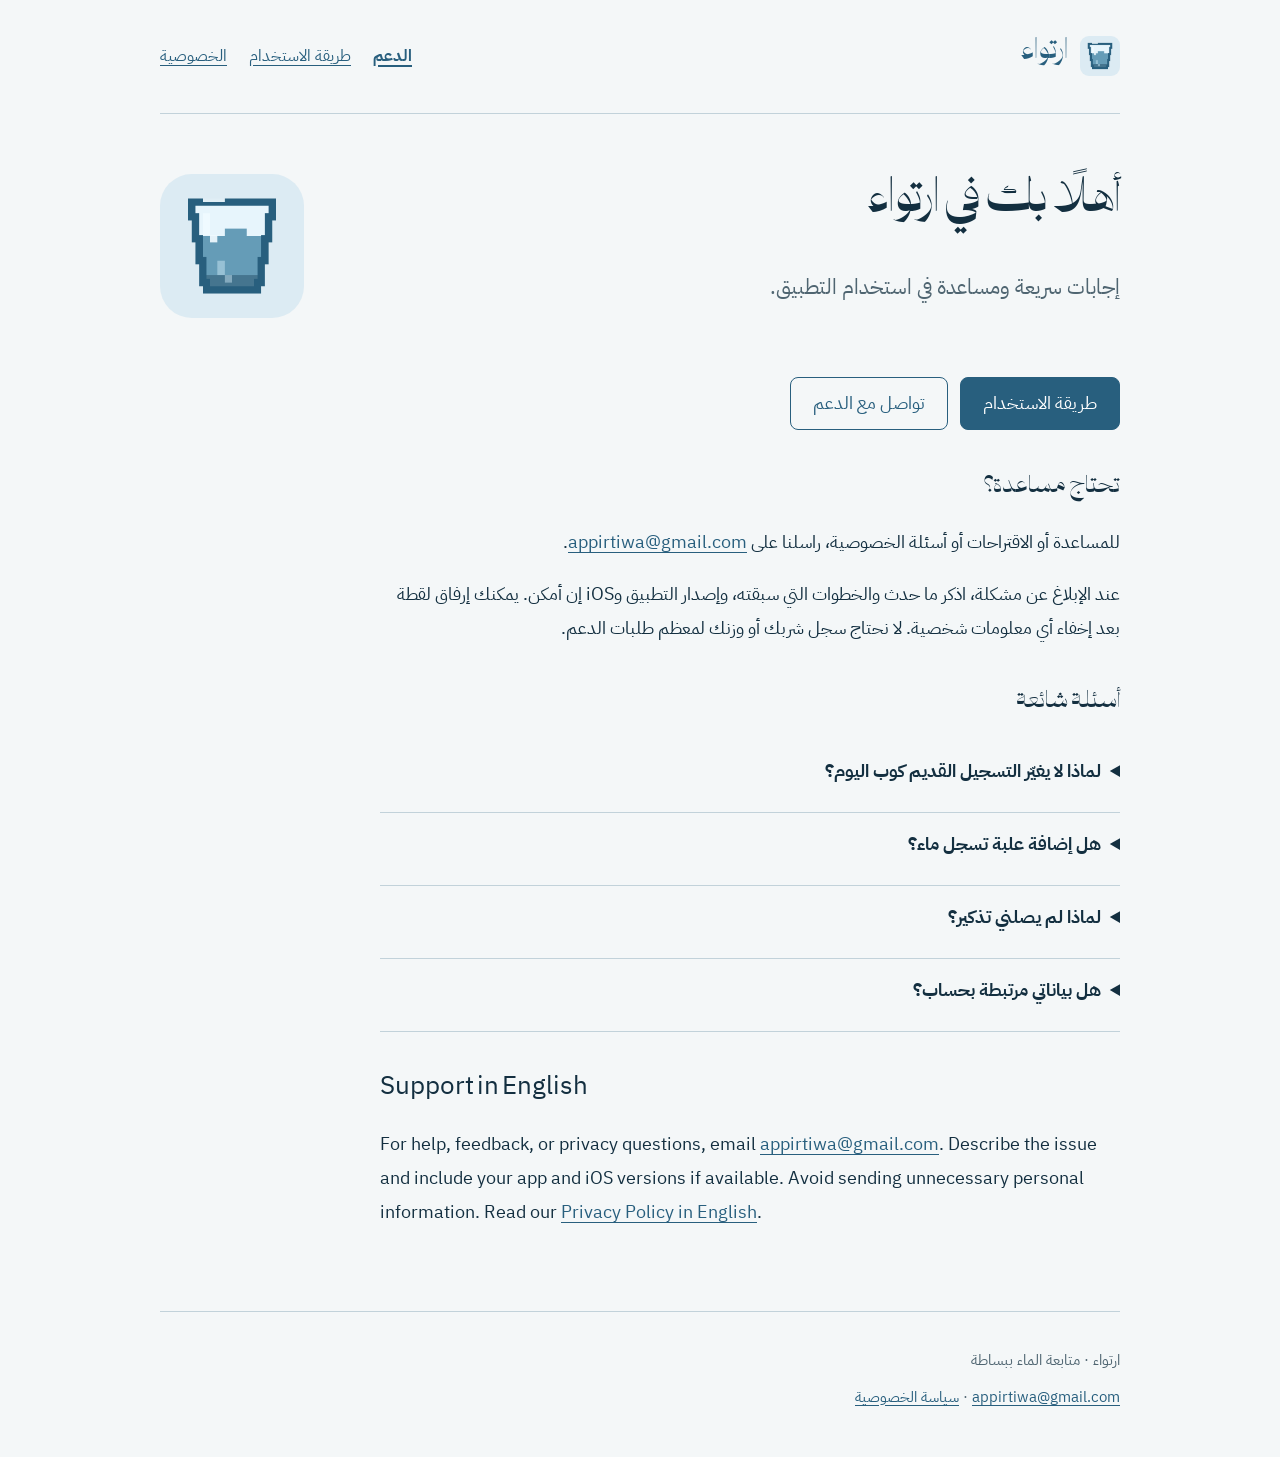
==== commit 1a8a02ef: "Clarify Arabic help against implemented app behavior" ====
--- a/index.html
+++ b/index.html
@@ -1,11 +1,11 @@
 <!doctype html>
 <html lang="ar" dir="rtl"><head><meta charset="utf-8"><meta name="viewport" content="width=device-width,initial-scale=1"><meta name="description" content="الدعم والمساعدة لتطبيق ارتواء — متابعة الماء والعلب والتذكيرات. تواصل معنا على appirtiwa@gmail.com."><title>الدعم والمساعدة | ارتواء</title><link rel="icon" href="assets/app-icon.png" type="image/png"><link rel="stylesheet" href="styles.css?v=app-brand-3"></head>
-<body><a class="skip" href="#main">انتقل إلى المحتوى</a><header><a class="brand" href="index.html"><img class="mark" src="assets/app-icon.png" alt="" width="1024" height="1024">ارتواء</a><nav class="nav" aria-label="التنقل الرئيسي"><a href="index.html" aria-current="page">الدعم</a><a href="guide.html">طريقة الاستخدام</a><a href="privacy.html">الخصوصية</a></nav></header><main id="main"><div class="hero"><div><h1>أهلًا بك في ارتواء</h1><p class="lede">سجّل ماءك، تابع علبتك، وارجع إلى يومك بخطوات واضحة.</p></div><img class="mark" src="assets/app-icon.png" alt="" width="1024" height="1024"></div>
+<body><a class="skip" href="#main">انتقل إلى المحتوى</a><header><a class="brand" href="index.html"><img class="mark" src="assets/app-icon.png" alt="" width="1024" height="1024">ارتواء</a><nav class="nav" aria-label="التنقل الرئيسي"><a href="index.html" aria-current="page">الدعم</a><a href="guide.html">طريقة الاستخدام</a><a href="privacy.html">الخصوصية</a></nav></header><main id="main"><div class="hero"><div><h1>أهلًا بك في ارتواء</h1><p class="lede">إجابات سريعة ومساعدة في استخدام التطبيق.</p></div><img class="mark" src="assets/app-icon.png" alt="" width="1024" height="1024"></div>
 <div class="actions"><a class="button" href="guide.html">طريقة الاستخدام</a><a class="button secondary" href="mailto:appirtiwa@gmail.com">تواصل مع الدعم</a></div>
-<div class="prose"><h2>تحتاج مساعدة؟</h2><p>راسلنا على <a class="email" href="mailto:appirtiwa@gmail.com">appirtiwa@gmail.com</a> للدعم، أو للاقتراحات، أو للاستفسار عن الخصوصية.</p><p>عند الإبلاغ عن مشكلة، اذكر ما حدث والخطوات التي سبقته، وإصدار التطبيق وiOS إن أمكن. يمكنك إرفاق لقطة بعد إخفاء أي معلومات شخصية. لا نحتاج سجل شربك أو وزنك لمعظم طلبات الدعم.</p>
+<div class="prose"><h2>تحتاج مساعدة؟</h2><p>للمساعدة أو الاقتراحات أو أسئلة الخصوصية، راسلنا على <a class="email" href="mailto:appirtiwa@gmail.com">appirtiwa@gmail.com</a>.</p><p>عند الإبلاغ عن مشكلة، اذكر ما حدث والخطوات التي سبقته، وإصدار التطبيق وiOS إن أمكن. يمكنك إرفاق لقطة بعد إخفاء أي معلومات شخصية. لا نحتاج سجل شربك أو وزنك لمعظم طلبات الدعم.</p>
 <h2>أسئلة شائعة</h2><details><summary>لماذا لا يغيّر التسجيل القديم كوب اليوم؟</summary><p>كل تسجيل يُحسب في تاريخه. إذا اخترت وقتًا سابقًا، افتح ذلك اليوم في السجل لترى الكمية وتقدم الكوب؛ لا تضاف الكمية إلى اليوم الحالي.</p></details>
-<details><summary>هل إضافة علبة تسجل ماء؟</summary><p>لا. تبدأ العلبة للتتبع فقط. سجّل ما شربته بكمية، أو حرّك مستوى الماء ثم احفظ الفرق. إنشاء العلبة وحده لا يزيد ماء اليوم.</p></details>
+<details><summary>هل إضافة علبة تسجل ماء؟</summary><p>لا. إضافة العلبة تتيح متابعة المتبقي فيها. لتسجيل الماء، أدخل ما شربته أو عدّل مستوى الماء وأكد الكمية.</p></details>
 <details><summary>لماذا لم يصلني تذكير؟</summary><p>تأكد من تفعيله في ارتواء والسماح بالإشعارات في إعدادات iPhone. راجع وقت الاستيقاظ والنوم وأي تأجيل، وإعدادات التركيز والصامت. يتوقف تذكير الشرب عند اكتمال هدف اليوم أو انتهاء فترة اليقظة. التذكير إشعار اختياري وليس منبهًا.</p></details>
-<details><summary>هل بياناتي مرتبطة بحساب؟</summary><p>لا يحتاج ارتواء إلى حساب. يحفظ التطبيق بياناتك على جهازك، وقد تشملها النسخ الاحتياطية التي يديرها النظام حسب إعداداتك. اقرأ <a href="privacy.html">سياسة الخصوصية</a> للتفاصيل.</p></details>
+<details><summary>هل بياناتي مرتبطة بحساب؟</summary><p>لا يحتاج ارتواء إلى حساب. يحفظ سجل الشرب والإعدادات على جهازك. تعتمد النسخ الاحتياطية على إعدادات iPhone. اقرأ <a href="privacy.html">سياسة الخصوصية</a> للتفاصيل.</p></details>
 <h2 lang="en" dir="ltr">Support in English</h2><p lang="en" dir="ltr">For help, feedback, or privacy questions, email <a class="email" href="mailto:appirtiwa@gmail.com">appirtiwa@gmail.com</a>. Describe the issue and include your app and iOS versions if available. Avoid sending unnecessary personal information. Read our <a href="privacy.html#english">Privacy Policy in English</a>.</p></div>
 </main><footer><p>ارتواء · متابعة الماء ببساطة</p><p><a class="email" href="mailto:appirtiwa@gmail.com">appirtiwa@gmail.com</a> · <a href="privacy.html">سياسة الخصوصية</a></p></footer></body></html>
